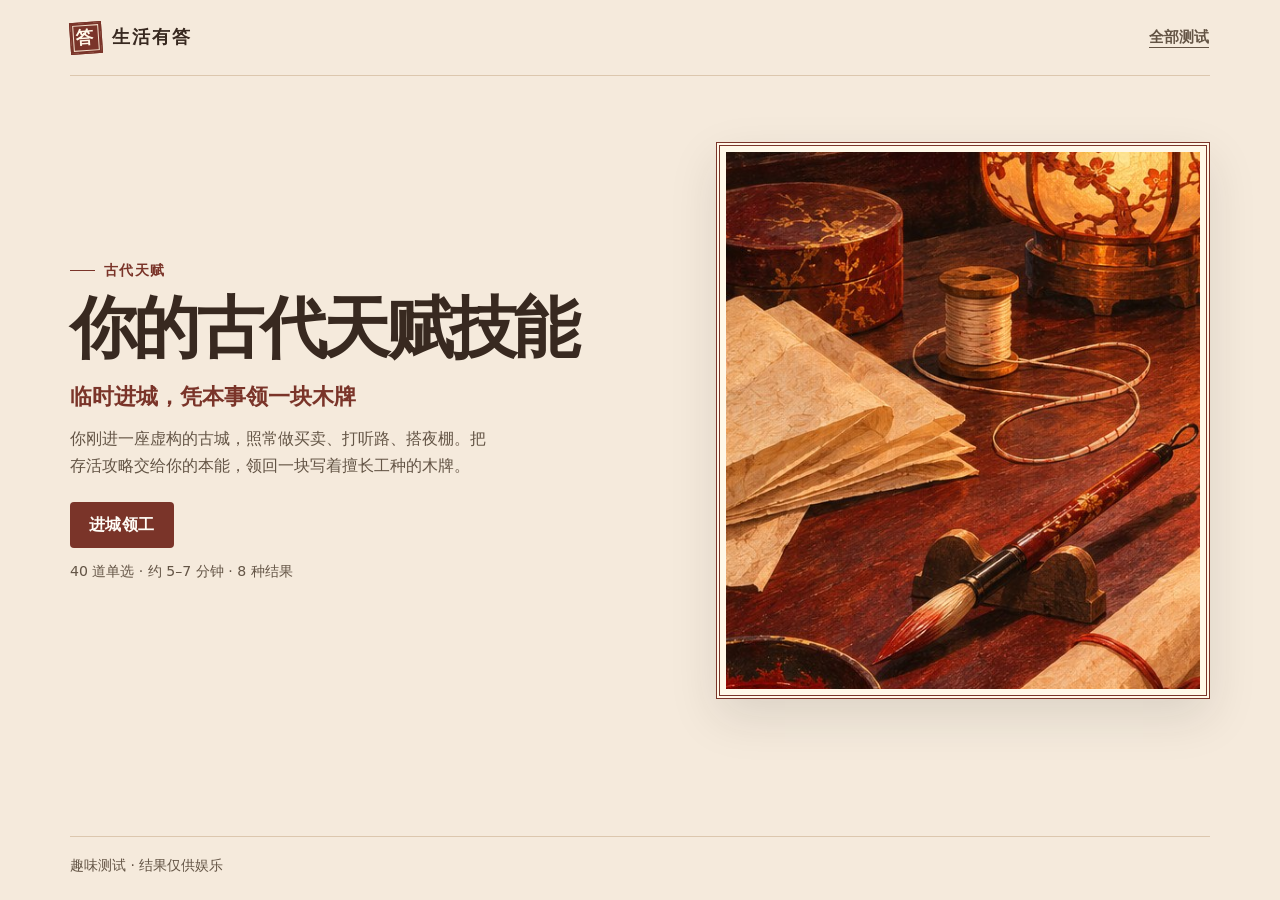
==== ancient-craft/index.html @ 2b7423d8 "Publish nine new quizzes and the ranked collection" ====
<!doctype html>
<html lang="zh-CN">
  <head>
    <meta charset="utf-8">
    <meta name="viewport" content="width=device-width, initial-scale=1">
    <meta name="description" content="你刚进一座虚构的古城，照常做买卖、打听路、搭夜棚。把存活攻略交给你的本能，领回一块写着擅长工种的木牌。">
    <meta property="og:type" content="website">
    <meta property="og:title" content="你的古代天赋技能">
    <meta property="og:description" content="你刚进一座虚构的古城，照常做买卖、打听路、搭夜棚。把存活攻略交给你的本能，领回一块写着擅长工种的木牌。">
    <title>你的古代天赋技能</title>
    <link rel="icon" href="data:,">
    <link rel="stylesheet" href="../style.css">
    <script defer src="./data.js"></script>
    <script defer src="../scoring.js"></script>
    <script defer src="../quiz.js"></script>
  </head>
  <body data-theme="workshop">
    
    
    <header class="shell top">
      <a class="wordmark" href="../index.html"><span class="mark" aria-hidden="true">答</span>生活有答</a>
      <a class="quiet" href="../index.html">全部测试</a>
    </header>
    <main class="shell">
      <section id="home" class="screen cover" aria-labelledby="cover-title">
        <div class="cover-copy">
          <p class="kicker">古代天赋</p>
          <h1 id="cover-title" tabindex="-1">你的古代天赋技能</h1>
          <p class="setting">临时进城，凭本事领一块木牌</p>
          <p class="intro">你刚进一座虚构的古城，照常做买卖、打听路、搭夜棚。把存活攻略交给你的本能，领回一块写着擅长工种的木牌。</p>
          <button type="button" class="button primary" id="start">进城领工</button>
          <p class="facts">40 道单选 · 约 5–7 分钟 · 8 种结果</p>
          <noscript><p>请在浏览器中启用 JavaScript 以开始测试。</p></noscript>
        </div>
        <div class="cover-visual"><img src="../media/ancient-craft.jpg" id="cover-art" alt="" fetchpriority="high"></div>
      </section>
      <section id="game" class="screen game" aria-label="逐题作答" hidden>
        <div class="game-head"><button class="quiet" type="button" id="cover-back">返回首页</button><p id="game-count"></p></div>
        <div class="track" id="progress" role="progressbar" aria-label="答题进度" aria-valuemin="0" aria-valuemax="40" aria-valuenow="0"><div id="progress-fill"></div></div>
        <form class="question-card" id="question-form">
          <div id="question-content">
            <p id="question-meta" class="kicker"></p>
            <h2 id="question" tabindex="-1" aria-describedby="question-meta"></h2>
            <div id="options" class="options" role="radiogroup" aria-labelledby="question"></div>
          </div>
          <div class="actions">
            <button type="button" class="button secondary" id="previous">上一题</button>
            <button type="submit" class="button primary" id="next" disabled>下一题</button>
          </div>
        </form>
      </section>
      <section id="result" class="screen result" aria-labelledby="result-heading" hidden>
        <h2 id="result-heading" tabindex="-1">你的古城技能牌</h2>
        <div class="result-grid">
          <div>
            <article class="poster" aria-label="可截图分享的结果卡">
              <img src="../media/ancient-craft.jpg" alt="" class="poster-art">
              <div class="poster-copy">
                <span class="poster-series">生活有答</span>
                <p class="kicker" id="identity"></p>
                <h3 id="result-name"></h3>
                <blockquote id="quote"></blockquote>
              </div>
              <p class="poster-foot">你的古代天赋技能</p>
            </article>
            <div class="actions result-actions">
              <button type="button" class="button primary" id="download">保存分享图</button>
              <button type="button" class="button secondary" id="restart">重新测试</button>
            </div>
            <p id="download-status" role="status" class="download-status"></p>
          </div>
          <div class="result-notes">
            <section><h3>你常使的本事</h3><p id="reason"></p></section>
            <section><h3>城里的人为何来找你</h3><p id="strength"></p></section>
            <section><h3>你今天接的小活</h3><p id="extra"></p></section>
            <section><h3>你的作答倾向</h3><dl id="tendencies" class="tendencies"></dl></section>
          </div>
        </div>
      </section>
    </main>
    <footer class="shell footer">趣味测试 · 结果仅供娱乐</footer>
  </body>
</html>
---- style.css ----
:root {
  color-scheme: light;
  --paper: #f4efe6;
  --panel: #fffaf3;
  --ink: #222923;
  --muted: #585e53;
  --theme: #385343;
  --tint: #e2e9da;
  --line: #d2cec1;
  --focus: #355a45;
  --display: "Noto Serif CJK SC", "Songti SC", SimSun, STSong, serif;
  --body: "PingFang SC", "Microsoft YaHei", "Noto Sans CJK SC", system-ui, sans-serif;
}

[data-theme="morning"] { --paper: #fbf0df; --panel: #fff8ed; --ink: #32261f; --muted: #655447; --theme: #823f2c; --tint: #f4dfca; --line: #d8c0a9; --focus: #823f2c; }
[data-theme="studio"] { --paper: #eef1eb; --panel: #fafaf3; --ink: #212a2c; --muted: #495859; --theme: #3d4b64; --tint: #dfe7eb; --line: #c7d0d0; --focus: #3d4b64; }
[data-theme="history"] { --paper: #f4ead7; --panel: #fff8e7; --ink: #34291f; --muted: #594b3e; --theme: #852d22; --tint: #f2dcd1; --line: #cfc0a9; --focus: #852d22; }
[data-theme="river"] { --paper: #edf1e5; --panel: #fbfbef; --ink: #27372f; --muted: #4b6256; --theme: #315d52; --tint: #dce9d9; --line: #c4d1bd; --focus: #315d52; }
[data-theme="moon"] { --paper: #f1e9f4; --panel: #fff8ff; --ink: #28213a; --muted: #5b4c68; --theme: #624070; --tint: #eddcee; --line: #d3c7d8; --focus: #624070; }
[data-theme="dream"] { --paper: #e9edf3; --panel: #f8f9ff; --ink: #202838; --muted: #4e586c; --theme: #3b4a71; --tint: #dbe3f1; --line: #c3ccdb; --focus: #3b4a71; }
[data-theme="rose"] { --paper: #f7e7e3; --panel: #fff6f2; --ink: #372424; --muted: #6b4e4b; --theme: #863e51; --tint: #f5dde3; --line: #ddc5bf; --focus: #863e51; }
[data-theme="trail"] { --paper: #edeee0; --panel: #fcfaef; --ink: #252f26; --muted: #526050; --theme: #465d33; --tint: #e3e9d2; --line: #cbd1b9; --focus: #465d33; }
[data-theme="street"] { --paper: #e9efef; --panel: #f6fbfa; --ink: #233437; --muted: #4c6669; --theme: #2d6268; --tint: #d4e8e8; --line: #bacdcf; --focus: #2d6268; }
[data-theme="workshop"] { --paper: #f5eadc; --panel: #fff8e8; --ink: #382920; --muted: #635445; --theme: #7a3429; --tint: #f4dfcb; --line: #dcc7ae; --focus: #7a3429; }

*, *::before, *::after { box-sizing: border-box; }
[hidden] { display: none !important; }
html { scroll-behavior: smooth; }
body { margin: 0; min-height: 100vh; min-height: 100svh; display: flex; flex-direction: column; background: var(--paper); color: var(--ink); font: 1rem/1.72 var(--body); overflow-wrap: anywhere; }
main { flex: 1; }
h1, h2, h3, p, dl, dd, blockquote { margin: 0; }
h1, h2, h3 { font-family: var(--display); }
a { color: inherit; }
button { font: inherit; }
button:not(:disabled) { cursor: pointer; }
:focus-visible { outline: 2px solid var(--focus); outline-offset: 4px; }
[tabindex="-1"]:focus { outline: none; }
.shell { width: min(1140px, calc(100% - 88px)); margin-inline: auto; }
.top { min-height: 76px; display: flex; justify-content: space-between; align-items: center; border-bottom: 1px solid var(--line); gap: 12px; }
.wordmark { display: inline-flex; align-items: center; gap: 10px; font: 800 1.1rem/1.2 var(--display); letter-spacing: .12em; text-decoration: none; }
.mark { width: 32px; height: 32px; display: grid; place-items: center; background: var(--theme); color: var(--panel); border: 1px solid var(--theme); box-shadow: inset 0 0 0 2px var(--theme), inset 0 0 0 3px var(--tint); rotate: -4deg; }
.quiet { border: 0; padding: 9px 1px; background: transparent; color: var(--muted); font: 650 .91rem/1.3 var(--body); text-decoration-thickness: 1px; text-underline-offset: 5px; }
.quiet:hover { color: var(--theme); text-decoration: underline; }
.footer { margin-top: 22px; padding-block: 17px 22px; border-top: 1px solid var(--line); color: var(--muted); font-size: .87rem; }
.kicker { color: var(--theme); font-weight: 750; font-size: .89rem; letter-spacing: .105em; }
.screen { animation: enter .28s ease both; }

.catalog-main { padding-block: 34px 26px; }
.catalog-heading { display: grid; grid-template-columns: 1.45fr 1fr; gap: 30px; align-items: end; margin: 0 0 27px; padding-bottom: 23px; border-bottom: 1px solid var(--line); }
.catalog-heading h1 { font-size: clamp(3rem, 7vw, 6.15rem); line-height: .99; letter-spacing: -.05em; }
.catalog-heading h1 span { color: var(--theme); }
.catalog-heading p { max-width: 20em; color: var(--muted); padding-bottom: .4em; font-size: clamp(1rem, 1.5vw, 1.1rem); }
.catalog-list { display: grid; grid-template-columns: repeat(3, minmax(0, 1fr)); padding: 0; margin: 0; list-style: none; gap: 17px; }
.catalog-item { display: flex; min-width: 0; }
.catalog-card { width: 100%; padding: 8px; display: flex; flex-direction: column; color: var(--ink); text-decoration: none; background: var(--panel); border: 1px solid var(--line); transition: translate .18s ease, box-shadow .22s ease; }
.catalog-card:hover { translate: 0 -4px; box-shadow: 0 9px 27px #282b2419; }
.catalog-image { height: clamp(140px, 17vw, 218px); overflow: hidden; background: var(--tint); }
.catalog-image img { width: 100%; height: 100%; object-fit: cover; object-position: center 52%; display: block; }
.catalog-copy { padding: 15px 12px 12px; }
.catalog-copy h2 { font-size: clamp(1.21rem, 1.9vw, 1.72rem); line-height: 1.25; margin: 5px 0 7px; text-wrap: balance; }
.catalog-copy > p:last-child { color: var(--muted); font-size: .94rem; }
.catalog-item.feature { grid-column: span 2; }
.catalog-item.feature .catalog-card { display: grid; grid-template-columns: minmax(0, 1.3fr) minmax(0, 1fr); }
.catalog-item.feature .catalog-image { height: clamp(240px, 25vw, 345px); }
.catalog-item.feature .catalog-copy { align-self: center; padding: 18px 15px 19px 20px; }
.catalog-item.feature .catalog-copy h2 { font-size: clamp(1.55rem, 2.4vw, 2.25rem); text-wrap: initial; }
.catalog-item[data-theme="morning"] .catalog-image img { object-position: center 60%; }
.catalog-item[data-theme="history"] .catalog-image img { object-position: center 71%; }

.cover { min-height: min(680px, calc(100svh - 146px)); padding: 39px 0 30px; display: grid; grid-template-columns: minmax(0, 1.07fr) minmax(0, .93fr); align-items: center; gap: clamp(29px, 6vw, 93px); }
.cover h1 { font-size: clamp(2.65rem, 5.25vw, 4.75rem); letter-spacing: -.055em; line-height: 1.13; margin: 8px 0 15px; text-wrap: balance; }
.cover .kicker { display: flex; gap: 9px; align-items: center; }
.cover .kicker::before { content: ""; width: 25px; height: 1px; background: currentColor; }
.setting { color: var(--theme); font: 750 clamp(1.14rem, 1.9vw, 1.38rem)/1.46 var(--display); }
.intro { margin-top: 11px; color: var(--muted); max-width: 26em; text-wrap: pretty; }
.cover .primary { margin-top: 22px; }
.facts { margin-top: 11px; color: var(--muted); font-size: .88rem; }
.cover-visual { min-width: 0; height: clamp(365px, 46vw, 557px); padding: 6px; background: var(--panel); border: 1px solid var(--line); box-shadow: 0 18px 45px #2025211d; }
.cover-visual img { width: 100%; height: 100%; display: block; object-fit: cover; object-position: center 57%; }
[data-theme="morning"] .cover-visual { border-radius: 52% 52% 4px 4px / 19% 19% 4px 4px; overflow: hidden; }
[data-theme="morning"] .cover-visual img { border-radius: inherit; object-position: center 66%; }
[data-theme="moon"] .cover-visual { border-radius: 48% 48% 5px 5px / 27% 27% 5px 5px; overflow: hidden; }
[data-theme="moon"] .cover-visual img { border-radius: inherit; object-position: center 43%; }
[data-theme="studio"] .cover-visual { outline: 1px solid var(--theme); outline-offset: -13px; }
[data-theme="river"] .cover-visual { border-radius: 3px 65px 3px 65px; overflow: hidden; }
[data-theme="river"] .cover-visual img { border-radius: inherit; }
[data-theme="dream"] .cover-visual { border: 5px double var(--theme); }
[data-theme="rose"] .cover-visual { border-radius: 17px; overflow: hidden; }
[data-theme="rose"] .cover-visual img { border-radius: 12px; object-position: center 52%; }
[data-theme="trail"] .cover-visual { border-radius: 32% 32% 0 0 / 12% 12% 0 0; overflow: hidden; }
[data-theme="trail"] .cover-visual img { border-radius: inherit; }
[data-theme="street"] .cover-visual { rotate: 1.2deg; }
[data-theme="workshop"] .cover-visual { border: 4px double var(--theme); }

.button { display: inline-flex; align-items: center; justify-content: center; min-height: 46px; padding: 8px 18px; border: 1px solid transparent; border-radius: 4px; font-weight: 740; letter-spacing: .03em; transition: background .2s ease, color .2s ease, translate .16s ease; }
.primary { color: #fffdf7; background: var(--theme); }
.primary:hover:not(:disabled) { background: var(--ink); }
.secondary { color: var(--theme); background: transparent; border-color: var(--theme); }
.secondary:hover:not(:disabled) { background: var(--tint); }
.button:active:not(:disabled) { translate: 0 1px; }
.button:disabled { background: var(--tint); color: var(--muted); border-color: var(--line); }

.game { width: min(100%, 720px); margin-inline: auto; padding: 30px 0 26px; }
.game-head { display: flex; justify-content: space-between; align-items: center; color: var(--muted); font-size: .9rem; gap: 12px; }
.track { margin-top: 7px; background: var(--tint); border-radius: 50px; height: 7px; overflow: hidden; }
.track > div { width: 0; height: 100%; background: var(--theme); border-radius: inherit; transition: width .25s ease; }
.question-card { margin-top: 15px; padding: clamp(19px, 4.5vw, 44px); background: var(--panel); border: 1px solid var(--line); border-top: 3px solid var(--theme); box-shadow: 0 10px 32px #20252110; }
.question-card h2 { font-size: clamp(1.44rem, 3.2vw, 2.16rem); line-height: 1.42; margin-top: 8px; }
.options { display: grid; gap: 9px; margin-top: 17px; }
.choice { display: block; position: relative; cursor: pointer; }
.choice input { position: absolute; inline-size: 1px; block-size: 1px; margin: 0; opacity: 0; }
.choice-face { display: flex; align-items: center; gap: 12px; min-height: 51px; padding: 9px 12px; border: 1px solid var(--line); border-radius: 3px; transition: background .15s ease; }
.choice:hover .choice-face { background: var(--tint); }
.choice input:checked + .choice-face { background: var(--tint); border-color: var(--theme); }
.choice input:focus-visible + .choice-face { outline: 2px solid var(--focus); outline-offset: 3px; }
.letter { flex: 0 0 28px; height: 28px; display: grid; place-items: center; border: 1px solid var(--line); color: var(--theme); border-radius: 50%; font: 700 .9rem/1 Georgia, serif; }
.choice input:checked + .choice-face .letter { color: var(--panel); border-color: var(--theme); background: var(--theme); }
.actions { display: flex; gap: 10px; flex-wrap: wrap; margin-top: 19px; }
.question-card .actions { justify-content: space-between; }

.result { max-width: 1010px; margin-inline: auto; padding: 26px 0 34px; }
.result > h2 { font-size: clamp(1.72rem, 3.9vw, 2.85rem); line-height: 1.2; margin-bottom: 17px; }
.result-grid { display: grid; grid-template-columns: minmax(0, .86fr) minmax(0, 1.14fr); gap: clamp(22px, 5vw, 57px); align-items: start; }
.poster { position: relative; isolation: isolate; overflow: hidden; min-height: 525px; display: flex; flex-direction: column; padding: 24px 25px 23px; background: var(--tint); border: 1px solid var(--theme); box-shadow: 0 12px 32px #20252120; }
.poster::after { content: ""; position: absolute; z-index: 2; inset: 7px; border: 1px solid color-mix(in srgb, var(--theme) 62%, transparent); pointer-events: none; }
.poster-art { position: absolute; left: 0; bottom: 0; width: 100%; height: 55%; object-fit: cover; object-position: center 60%; z-index: -2; mask-image: linear-gradient(transparent 0, #000 47%); }
.poster::before { content: ""; position: absolute; z-index: -1; inset: 68% 0 0; background: linear-gradient(transparent, #14161bcf); }
.poster-series { display: block; color: var(--theme); font: 800 .87rem/1.3 var(--display); letter-spacing: .14em; border-bottom: 1px solid var(--theme); padding-bottom: 9px; }
.poster .kicker { padding-top: 16px; }
.poster h3 { margin-top: 7px; font-size: clamp(2.05rem, 4vw, 3.45rem); line-height: 1.16; letter-spacing: -.045em; color: var(--theme); }
.poster blockquote { margin-top: 15px; padding-left: 10px; max-width: 19em; border-left: 2px solid var(--theme); color: var(--ink); font: 750 clamp(1rem, 2vw, 1.29rem)/1.52 var(--display); }
.poster-foot { padding-top: 90px; margin-top: auto; color: #fffdf7; text-shadow: 0 1px 4px #20211c; font-size: .85rem; }
.download-status { margin-top: 5px; min-height: 1.5em; color: var(--muted); font-size: .85rem; }
.result-notes section { padding: 14px 0; border-top: 1px solid var(--line); }
.result-notes h3 { color: var(--theme); font-size: 1.24rem; margin-bottom: 6px; }
.tendencies { display: grid; grid-template-columns: repeat(2, minmax(0, 1fr)); gap: 11px; }
.tendencies > div { padding: 7px 10px; background: var(--panel); border: 1px solid var(--line); display: flex; justify-content: space-between; gap: 4px; }
.tendencies dt { font-weight: 700; }
.tendencies dd { color: var(--muted); }

@keyframes enter { from { opacity: .25; transform: translateY(5px); } to { opacity: 1; transform: translateY(0); } }

@media (max-width: 820px) {
  .shell { width: calc(100% - 52px); }
  .catalog-list { gap: 12px; }
  .cover { gap: 25px; }
  .cover-visual { height: clamp(330px, 52vw, 430px); }
  .poster { min-height: 465px; }
}

@media (max-width: 640px) {
  .shell { width: calc(100% - 32px); }
  .top { min-height: 60px; }
  .mark { width: 29px; height: 29px; }
  .catalog-main { padding-block: 23px 13px; }
  .catalog-heading { grid-template-columns: 1fr; gap: 10px; padding-bottom: 14px; margin-bottom: 14px; }
  .catalog-heading h1 { font-size: clamp(2.55rem, 10vw, 4rem); }
  .catalog-list { grid-template-columns: repeat(2, minmax(0, 1fr)); }
  .catalog-card { padding: 5px; }
  .catalog-image { height: 120px; }
  .catalog-copy { padding: 7px 6px 8px; }
  .catalog-copy .kicker { font-size: .78rem; }
  .catalog-copy h2 { font-size: 1.2rem; line-height: 1.3; }
  .catalog-copy > p:last-child { font-size: .84rem; line-height: 1.48; }
  .catalog-item.feature .catalog-image { height: 154px; }
  .catalog-item.feature .catalog-copy { padding: 10px 7px 10px 12px; }
  .catalog-item.feature .catalog-copy h2 { font-size: clamp(1.22rem, 4.5vw, 1.65rem); }
  .cover { grid-template-columns: 1fr; min-height: auto; gap: 19px; padding: 22px 0 14px; }
  .cover h1 { font-size: clamp(2.35rem, 10vw, 3.4rem); margin-block: 6px 10px; }
  .cover-visual { height: clamp(215px, 64vw, 380px); }
  .cover .primary { margin-top: 14px; }
  .cover .facts { margin-top: 8px; }
  .game { padding-top: 15px; }
  .question-card { padding-inline: 14px; }
  .choice-face { padding-inline: 8px; gap: 8px; }
  .actions .button { flex: 1 1 115px; }
  .result { padding-block: 19px 25px; }
  .result-grid { grid-template-columns: 1fr; gap: 11px; }
  .poster { width: min(100%, 460px); min-height: clamp(403px, 131vw, 550px); margin-inline: auto; }
  .poster h3 { font-size: clamp(2.1rem, 9vw, 3.4rem); }
}

@media (prefers-reduced-motion: reduce) {
  *, *::before, *::after { animation: none !important; transition: none !important; scroll-behavior: auto !important; }
}
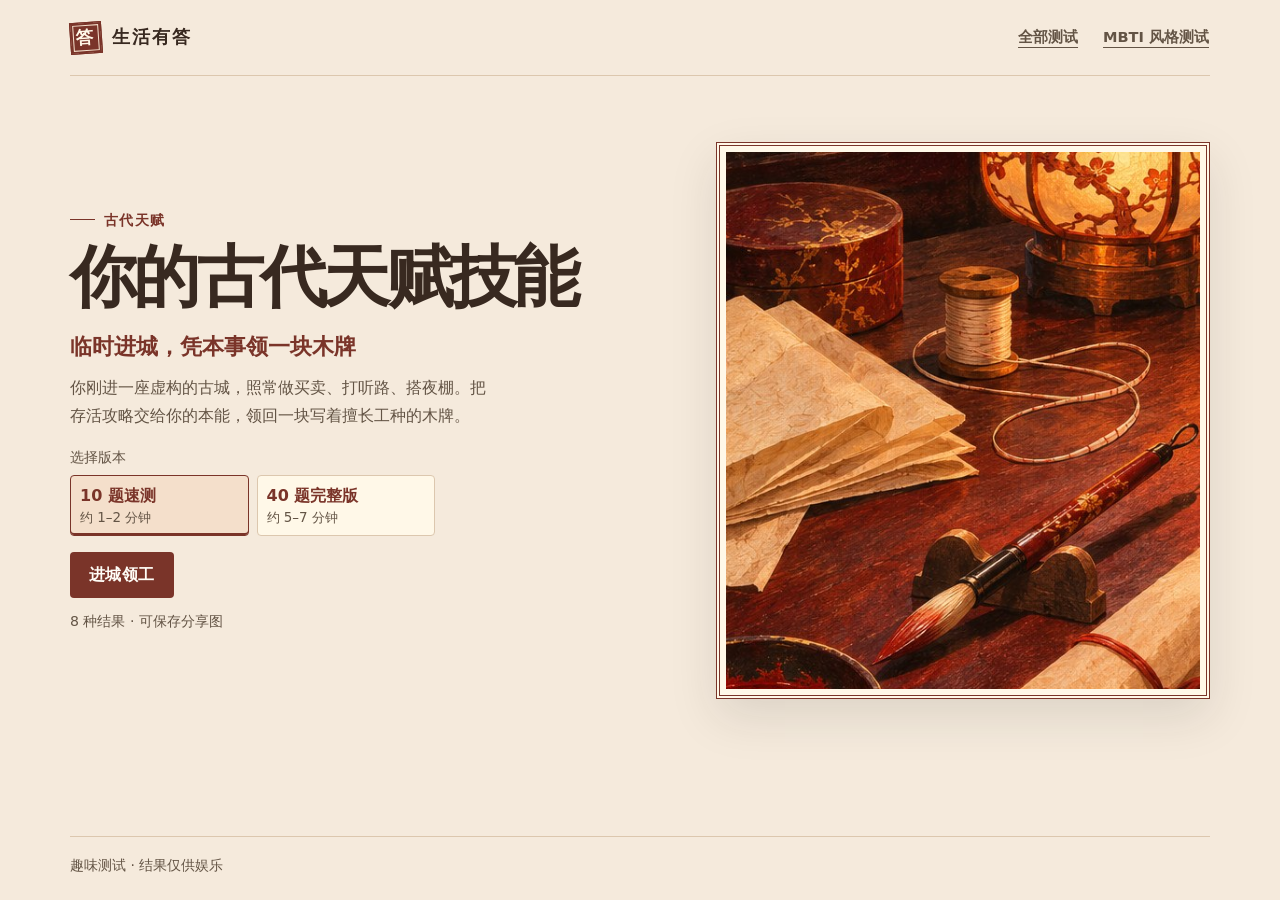
==== commit 54806c66: "Add 10-question quick mode and 16Personalities link" ====
--- a/ancient-craft/index.html
+++ b/ancient-craft/index.html
@@ -9,17 +9,20 @@
     <meta property="og:description" content="你刚进一座虚构的古城，照常做买卖、打听路、搭夜棚。把存活攻略交给你的本能，领回一块写着擅长工种的木牌。">
     <title>你的古代天赋技能</title>
     <link rel="icon" href="data:,">
-    <link rel="stylesheet" href="../style.css">
+    <link rel="stylesheet" href="../style.css?v=2">
     <script defer src="./data.js"></script>
     <script defer src="../scoring.js"></script>
-    <script defer src="../quiz.js"></script>
+    <script defer src="../quiz.js?v=2"></script>
   </head>
   <body data-theme="workshop">
     
     
     <header class="shell top">
       <a class="wordmark" href="../index.html"><span class="mark" aria-hidden="true">答</span>生活有答</a>
-      <a class="quiet" href="../index.html">全部测试</a>
+      <nav class="top-links" aria-label="测试导航">
+        <a class="quiet" href="../index.html">全部测试</a>
+        <a class="quiet" href="https://www.16personalities.com/ch/人格测试" target="_blank" rel="noopener noreferrer">MBTI 风格测试</a>
+      </nav>
     </header>
     <main class="shell">
       <section id="home" class="screen cover" aria-labelledby="cover-title">
@@ -28,15 +31,22 @@
           <h1 id="cover-title" tabindex="-1">你的古代天赋技能</h1>
           <p class="setting">临时进城，凭本事领一块木牌</p>
           <p class="intro">你刚进一座虚构的古城，照常做买卖、打听路、搭夜棚。把存活攻略交给你的本能，领回一块写着擅长工种的木牌。</p>
+          <fieldset class="quiz-modes" id="quiz-modes">
+            <legend>选择版本</legend>
+            <div class="mode-options">
+              <label class="mode-choice"><input type="radio" name="version" value="quick" checked><span><strong>10 题速测</strong><small>约 1–2 分钟</small></span></label>
+              <label class="mode-choice"><input type="radio" name="version" value="full"><span><strong>40 题完整版</strong><small>约 5–7 分钟</small></span></label>
+            </div>
+          </fieldset>
           <button type="button" class="button primary" id="start">进城领工</button>
-          <p class="facts">40 道单选 · 约 5–7 分钟 · 8 种结果</p>
+          <p class="facts">8 种结果 · 可保存分享图</p>
           <noscript><p>请在浏览器中启用 JavaScript 以开始测试。</p></noscript>
         </div>
         <div class="cover-visual"><img src="../media/ancient-craft.jpg" id="cover-art" alt="" fetchpriority="high"></div>
       </section>
       <section id="game" class="screen game" aria-label="逐题作答" hidden>
         <div class="game-head"><button class="quiet" type="button" id="cover-back">返回首页</button><p id="game-count"></p></div>
-        <div class="track" id="progress" role="progressbar" aria-label="答题进度" aria-valuemin="0" aria-valuemax="40" aria-valuenow="0"><div id="progress-fill"></div></div>
+        <div class="track" id="progress" role="progressbar" aria-label="答题进度" aria-valuemin="0" aria-valuemax="10" aria-valuenow="0"><div id="progress-fill"></div></div>
         <form class="question-card" id="question-form">
           <div id="question-content">
             <p id="question-meta" class="kicker"></p>
@@ -50,6 +60,7 @@
         </form>
       </section>
       <section id="result" class="screen result" aria-labelledby="result-heading" hidden>
+        <p class="kicker result-mode" id="result-mode"></p>
         <h2 id="result-heading" tabindex="-1">你的古城技能牌</h2>
         <div class="result-grid">
           <div>
@@ -67,6 +78,7 @@
               <button type="button" class="button primary" id="download">保存分享图</button>
               <button type="button" class="button secondary" id="restart">重新测试</button>
             </div>
+            <button type="button" class="quiet switch-mode" id="choose-version">切换测试版本</button>
             <p id="download-status" role="status" class="download-status"></p>
           </div>
           <div class="result-notes">
--- a/style.css
+++ b/style.css
@@ -38,6 +38,8 @@
 .shell { width: min(1140px, calc(100% - 88px)); margin-inline: auto; }
 .top { min-height: 76px; display: flex; justify-content: space-between; align-items: center; border-bottom: 1px solid var(--line); gap: 12px; }
 .wordmark { display: inline-flex; align-items: center; gap: 10px; font: 800 1.1rem/1.2 var(--display); letter-spacing: .12em; text-decoration: none; }
+.top-links { display: flex; align-items: center; justify-content: flex-end; flex-wrap: wrap; gap: 0 clamp(9px, 2.5vw, 23px); }
+.top-links > a { white-space: nowrap; }
 .mark { width: 32px; height: 32px; display: grid; place-items: center; background: var(--theme); color: var(--panel); border: 1px solid var(--theme); box-shadow: inset 0 0 0 2px var(--theme), inset 0 0 0 3px var(--tint); rotate: -4deg; }
 .quiet { border: 0; padding: 9px 1px; background: transparent; color: var(--muted); font: 650 .91rem/1.3 var(--body); text-decoration-thickness: 1px; text-underline-offset: 5px; }
 .quiet:hover { color: var(--theme); text-decoration: underline; }
@@ -73,7 +75,17 @@
 .cover .kicker::before { content: ""; width: 25px; height: 1px; background: currentColor; }
 .setting { color: var(--theme); font: 750 clamp(1.14rem, 1.9vw, 1.38rem)/1.46 var(--display); }
 .intro { margin-top: 11px; color: var(--muted); max-width: 26em; text-wrap: pretty; }
-.cover .primary { margin-top: 22px; }
+.cover .primary { margin-top: 16px; }
+.quiz-modes { width: min(100%, 365px); min-inline-size: 0; margin: 17px 0 0; padding: 0; border: 0; }
+.quiz-modes legend { padding: 0; margin-bottom: 5px; color: var(--muted); font-size: .87rem; }
+.mode-options { display: grid; grid-template-columns: repeat(2, minmax(0, 1fr)); gap: 8px; }
+.mode-choice { position: relative; cursor: pointer; }
+.mode-choice input { position: absolute; width: 1px; height: 1px; opacity: 0; margin: 0; }
+.mode-choice > span { display: flex; flex-direction: column; justify-content: center; min-height: 61px; padding: 6px 9px; border: 1px solid var(--line); border-radius: 4px; background: var(--panel); line-height: 1.42; }
+.mode-choice strong { color: var(--theme); }
+.mode-choice small { color: var(--muted); font-size: .84rem; }
+.mode-choice input:checked + span { background: var(--tint); border-color: var(--theme); box-shadow: inset 0 -2px var(--theme); }
+.mode-choice input:focus-visible + span { outline: 2px solid var(--focus); outline-offset: 3px; }
 .facts { margin-top: 11px; color: var(--muted); font-size: .88rem; }
 .cover-visual { min-width: 0; height: clamp(365px, 46vw, 557px); padding: 6px; background: var(--panel); border: 1px solid var(--line); box-shadow: 0 18px 45px #2025211d; }
 .cover-visual img { width: 100%; height: 100%; display: block; object-fit: cover; object-position: center 57%; }
@@ -119,6 +131,8 @@
 .question-card .actions { justify-content: space-between; }
 
 .result { max-width: 1010px; margin-inline: auto; padding: 26px 0 34px; }
+.result-mode { margin-bottom: 5px; }
+.switch-mode { margin-top: 5px; text-decoration: underline; }
 .result > h2 { font-size: clamp(1.72rem, 3.9vw, 2.85rem); line-height: 1.2; margin-bottom: 17px; }
 .result-grid { display: grid; grid-template-columns: minmax(0, .86fr) minmax(0, 1.14fr); gap: clamp(22px, 5vw, 57px); align-items: start; }
 .poster { position: relative; isolation: isolate; overflow: hidden; min-height: 525px; display: flex; flex-direction: column; padding: 24px 25px 23px; background: var(--tint); border: 1px solid var(--theme); box-shadow: 0 12px 32px #20252120; }
@@ -151,6 +165,7 @@
 @media (max-width: 640px) {
   .shell { width: calc(100% - 32px); }
   .top { min-height: 60px; }
+  .wordmark { white-space: nowrap; }
   .mark { width: 29px; height: 29px; }
   .catalog-main { padding-block: 23px 13px; }
   .catalog-heading { grid-template-columns: 1fr; gap: 10px; padding-bottom: 14px; margin-bottom: 14px; }
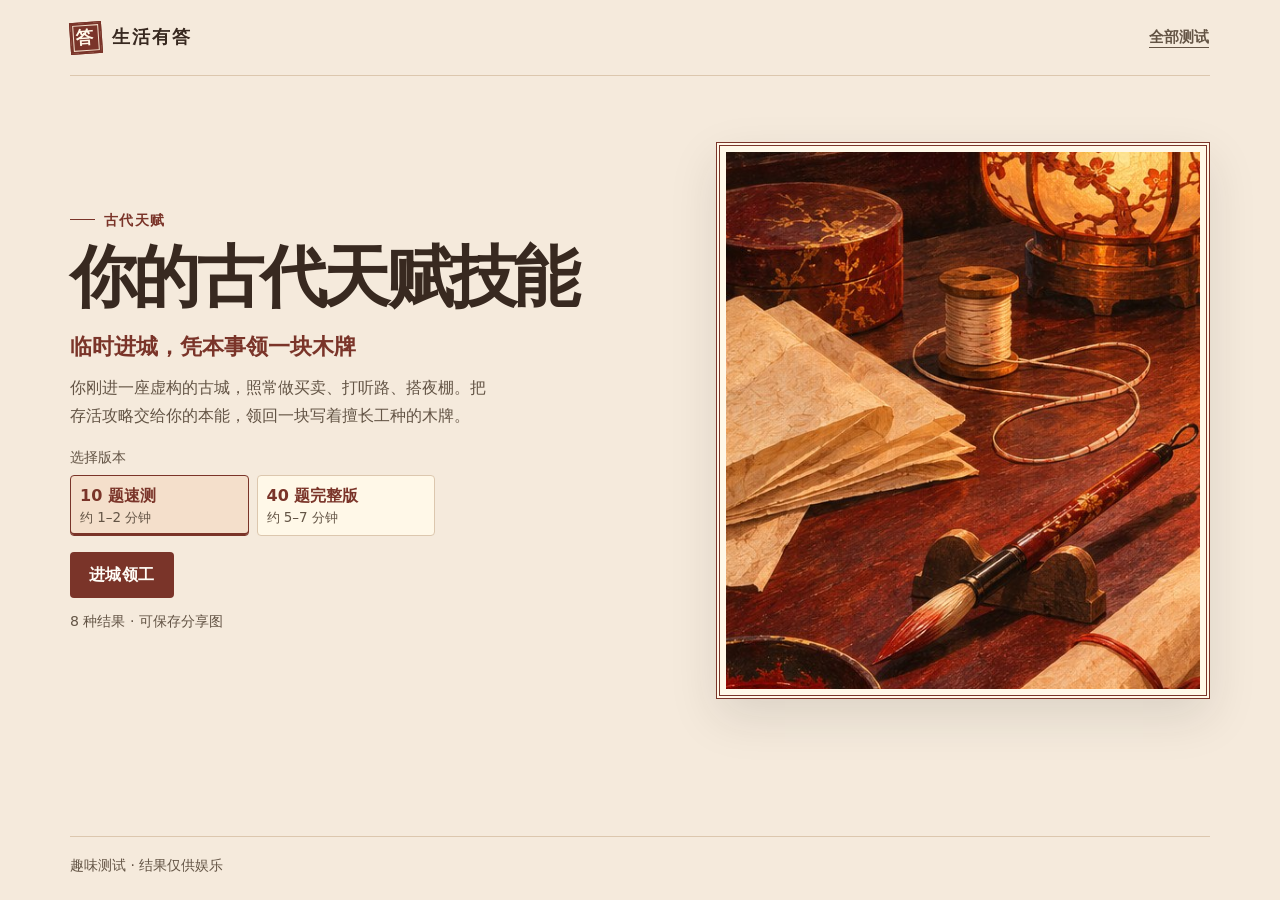
==== commit f943720d: "Add standalone four-letter quiz and remove external assessment links" ====
--- a/ancient-craft/index.html
+++ b/ancient-craft/index.html
@@ -9,10 +9,10 @@
     <meta property="og:description" content="你刚进一座虚构的古城，照常做买卖、打听路、搭夜棚。把存活攻略交给你的本能，领回一块写着擅长工种的木牌。">
     <title>你的古代天赋技能</title>
     <link rel="icon" href="data:,">
-    <link rel="stylesheet" href="../style.css?v=2">
+    <link rel="stylesheet" href="../style.css?v=3">
     <script defer src="./data.js"></script>
-    <script defer src="../scoring.js"></script>
-    <script defer src="../quiz.js?v=2"></script>
+    <script defer src="../scoring.js?v=3"></script>
+    <script defer src="../quiz.js?v=3"></script>
   </head>
   <body data-theme="workshop">
     
@@ -21,7 +21,6 @@
       <a class="wordmark" href="../index.html"><span class="mark" aria-hidden="true">答</span>生活有答</a>
       <nav class="top-links" aria-label="测试导航">
         <a class="quiet" href="../index.html">全部测试</a>
-        <a class="quiet" href="https://www.16personalities.com/ch/人格测试" target="_blank" rel="noopener noreferrer">MBTI 风格测试</a>
       </nav>
     </header>
     <main class="shell">
--- a/style.css
+++ b/style.css
@@ -22,6 +22,7 @@
 [data-theme="trail"] { --paper: #edeee0; --panel: #fcfaef; --ink: #252f26; --muted: #526050; --theme: #465d33; --tint: #e3e9d2; --line: #cbd1b9; --focus: #465d33; }
 [data-theme="street"] { --paper: #e9efef; --panel: #f6fbfa; --ink: #233437; --muted: #4c6669; --theme: #2d6268; --tint: #d4e8e8; --line: #bacdcf; --focus: #2d6268; }
 [data-theme="workshop"] { --paper: #f5eadc; --panel: #fff8e8; --ink: #382920; --muted: #635445; --theme: #7a3429; --tint: #f4dfcb; --line: #dcc7ae; --focus: #7a3429; }
+[data-theme="compass"] { --paper: #eaf1ee; --panel: #fbfcf2; --ink: #192e32; --muted: #486065; --theme: #275662; --tint: #ddede8; --line: #b9cdc9; --focus: #275662; }
 
 *, *::before, *::after { box-sizing: border-box; }
 [hidden] { display: none !important; }
@@ -52,6 +53,14 @@
 .catalog-heading h1 { font-size: clamp(3rem, 7vw, 6.15rem); line-height: .99; letter-spacing: -.05em; }
 .catalog-heading h1 span { color: var(--theme); }
 .catalog-heading p { max-width: 20em; color: var(--muted); padding-bottom: .4em; font-size: clamp(1rem, 1.5vw, 1.1rem); }
+.type-card { display: grid; grid-template-columns: 1fr 1.12fr; gap: clamp(13px, 4vw, 51px); align-items: stretch; margin-bottom: 27px; padding: 7px; border: 1px solid var(--line); background: var(--panel); color: var(--ink); text-decoration: none; transition: translate .18s ease, box-shadow .22s ease; }
+.type-card:hover { translate: 0 -4px; box-shadow: 0 9px 27px #282b2419; }
+.type-card-art { height: 231px; background: var(--tint); overflow: hidden; }
+.type-card-art img { width: 100%; height: 100%; display: block; object-fit: cover; object-position: center 51%; }
+.type-card-copy { align-self: center; padding: 12px 19px 13px 0; }
+.type-card-copy h2 { margin: 6px 0 9px; font-size: clamp(1.58rem, 3.3vw, 3rem); line-height: 1.15; text-wrap: balance; }
+.type-card-copy > p:not(.kicker) { color: var(--muted); }
+.type-card-copy > span { display: inline-block; margin-top: 10px; color: var(--theme); font-size: .91rem; font-weight: 700; }
 .catalog-list { display: grid; grid-template-columns: repeat(3, minmax(0, 1fr)); padding: 0; margin: 0; list-style: none; gap: 17px; }
 .catalog-item { display: flex; min-width: 0; }
 .catalog-card { width: 100%; padding: 8px; display: flex; flex-direction: column; color: var(--ink); text-decoration: none; background: var(--panel); border: 1px solid var(--line); transition: translate .18s ease, box-shadow .22s ease; }
@@ -103,6 +112,8 @@
 [data-theme="trail"] .cover-visual img { border-radius: inherit; }
 [data-theme="street"] .cover-visual { rotate: 1.2deg; }
 [data-theme="workshop"] .cover-visual { border: 4px double var(--theme); }
+[data-theme="compass"] .cover-visual { border-radius: 38% 38% 2px 2px / 13% 13% 2px 2px; overflow: hidden; }
+[data-theme="compass"] .cover-visual img { border-radius: inherit; object-position: center 51%; }
 
 .button { display: inline-flex; align-items: center; justify-content: center; min-height: 46px; padding: 8px 18px; border: 1px solid transparent; border-radius: 4px; font-weight: 740; letter-spacing: .03em; transition: background .2s ease, color .2s ease, translate .16s ease; }
 .primary { color: #fffdf7; background: var(--theme); }
@@ -151,6 +162,9 @@
 .tendencies > div { padding: 7px 10px; background: var(--panel); border: 1px solid var(--line); display: flex; justify-content: space-between; gap: 4px; }
 .tendencies dt { font-weight: 700; }
 .tendencies dd { color: var(--muted); }
+[data-theme="compass"] .tendencies { grid-template-columns: 1fr; }
+[data-theme="compass"] .tendencies > div { flex-wrap: wrap; gap: 2px 9px; }
+.type-scoring-note { margin-top: 10px; color: var(--muted); font-size: .9rem; }
 
 @keyframes enter { from { opacity: .25; transform: translateY(5px); } to { opacity: 1; transform: translateY(0); } }
 
@@ -170,6 +184,11 @@
   .catalog-main { padding-block: 23px 13px; }
   .catalog-heading { grid-template-columns: 1fr; gap: 10px; padding-bottom: 14px; margin-bottom: 14px; }
   .catalog-heading h1 { font-size: clamp(2.55rem, 10vw, 4rem); }
+  .type-card { grid-template-columns: minmax(0, .7fr) minmax(0, 1.3fr); gap: 11px; padding: 5px; margin-bottom: 15px; }
+  .type-card-art { height: clamp(145px, 44vw, 182px); }
+  .type-card-copy { padding-block: 7px; padding-right: 4px; }
+  .type-card-copy h2 { font-size: clamp(1.16rem, 4.9vw, 1.68rem); }
+  .type-card-copy > p:not(.kicker), .type-card-copy > span { font-size: .82rem; line-height: 1.45; }
   .catalog-list { grid-template-columns: repeat(2, minmax(0, 1fr)); }
   .catalog-card { padding: 5px; }
   .catalog-image { height: 120px; }
